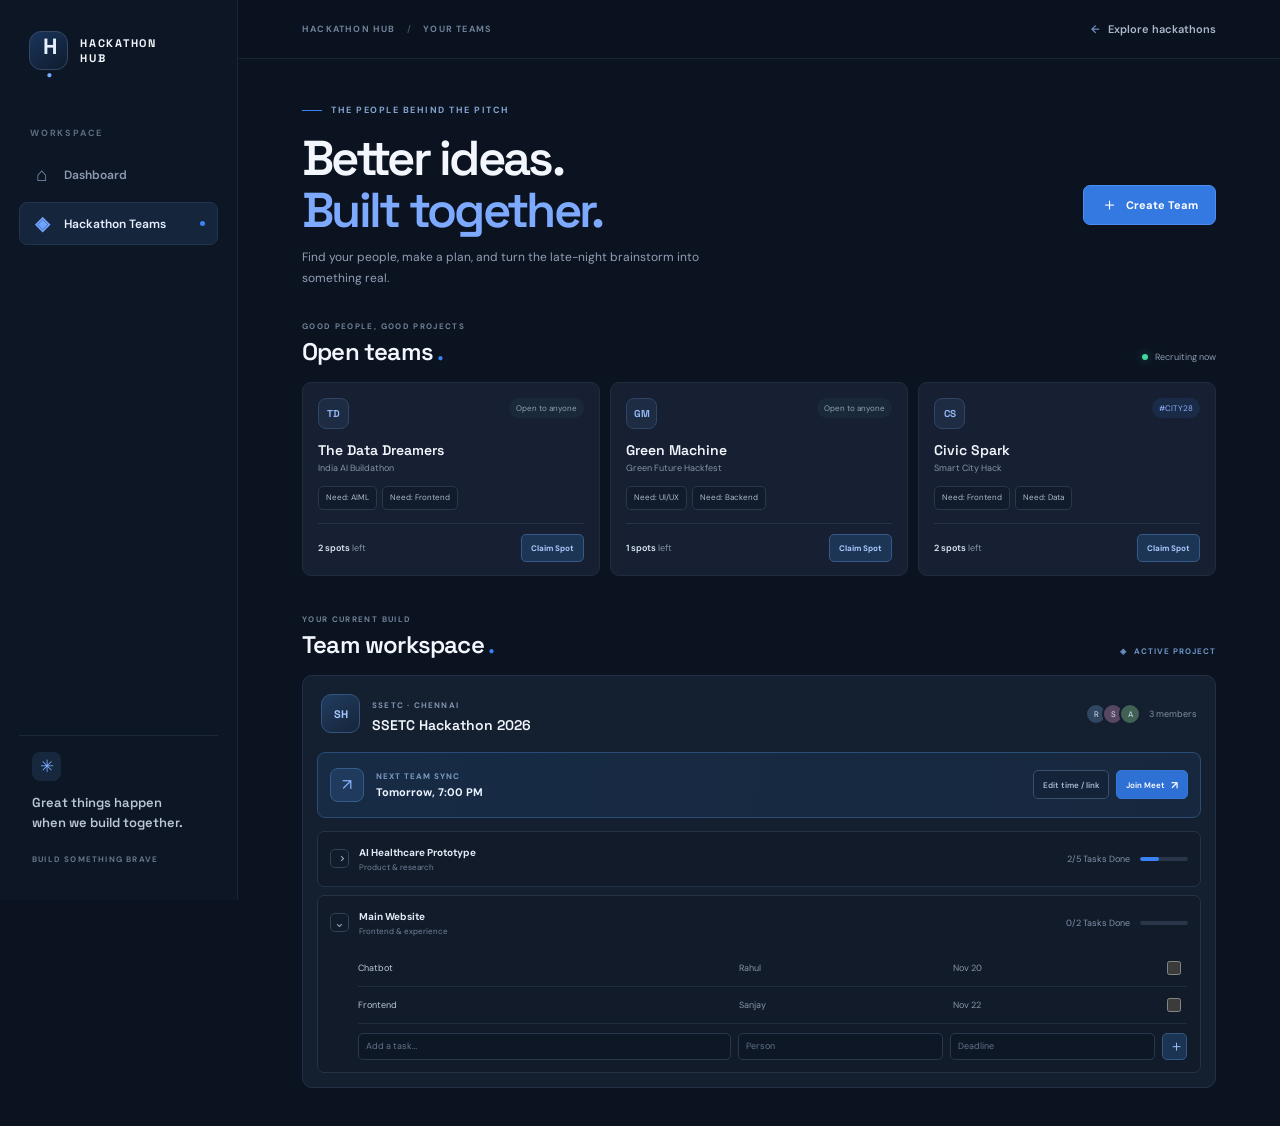
==== teams.html @ e289bedc "Add Hackathon Hub web app Co-authored-by: Copilot <223556219+Copilot@users.noreply.github.com>" ====
<!DOCTYPE html>
<html lang="en">
<head>
  <meta charset="UTF-8">
  <meta name="viewport" content="width=device-width, initial-scale=1.0">
  <meta name="theme-color" content="#0b1320">
  <title>Hackathon Hub — Teams</title>
  <link rel="preconnect" href="https://fonts.googleapis.com">
  <link rel="preconnect" href="https://fonts.gstatic.com" crossorigin>
  <link href="https://fonts.googleapis.com/css2?family=DM+Sans:wght@400;500;600;700&family=Space+Grotesk:wght@500;600;700&display=swap" rel="stylesheet">
  <link rel="stylesheet" href="style.css">
  <script src="app.js" defer></script>
</head>
<body data-page="teams">
  <aside class="sidebar">
    <a class="brand" href="index.html" aria-label="Hackathon Hub home">
      <span class="brand-mark">H<span>·</span></span>
      <span class="brand-name">HACKATHON<br>HUB</span>
    </a>
    <div class="sidebar-label">WORKSPACE</div>
    <nav class="side-nav" aria-label="Main navigation">
      <a class="nav-link" href="index.html"><span class="nav-icon">⌂</span>Dashboard</a>
      <a class="nav-link active" href="teams.html" aria-current="page"><span class="nav-icon">◈</span>Hackathon Teams</a>
    </nav>
    <div class="sidebar-bottom">
      <div class="sidebar-note-icon">✳</div>
      <p>Great things happen<br>when we build together.</p>
      <span>BUILD SOMETHING BRAVE</span>
    </div>
  </aside>

  <main class="main-content">
    <header class="topbar">
      <div class="breadcrumb">HACKATHON HUB <span>/</span> YOUR TEAMS</div>
      <a class="topbar-team-link" href="index.html"><span aria-hidden="true">←</span> Explore hackathons</a>
    </header>
    <section class="page-wrap teams-page">
      <div class="teams-hero">
        <div>
          <div class="eyebrow"><span class="eyebrow-line"></span> THE PEOPLE BEHIND THE PITCH</div>
          <h1>Better ideas.<br><span>Built together.</span></h1>
          <p class="hero-copy">Find your people, make a plan, and turn the late-night brainstorm into something real.</p>
        </div>
        <button class="primary-button create-team-button" id="open-team-form" type="button"><span>＋</span> Create Team</button>
      </div>

      <section class="open-teams-section">
        <div class="section-heading">
          <div><span class="section-kicker">GOOD PEOPLE, GOOD PROJECTS</span><h2>Open teams <span class="heading-dot">.</span></h2></div>
          <span class="open-status"><span class="live-dot"></span> Recruiting now</span>
        </div>
        <div class="open-team-grid" id="open-team-list"></div>
      </section>

      <section class="workspace-section">
        <div class="section-heading">
          <div><span class="section-kicker">YOUR CURRENT BUILD</span><h2>Team workspace <span class="heading-dot">.</span></h2></div>
          <span class="workspace-label"><span>◈</span> ACTIVE PROJECT</span>
        </div>
        <div class="workspace-card">
          <div class="workspace-header">
            <div class="workspace-title-wrap">
              <span class="project-monogram">SH</span>
              <div><span class="workspace-overline">SSETC · CHENNAI</span><h3>SSETC Hackathon 2026</h3></div>
            </div>
            <span class="workspace-members"><span class="member-stack"><i>R</i><i>S</i><i>A</i></span> 3 members</span>
          </div>
          <section class="meet-banner">
            <div class="meet-icon">↗</div>
            <div class="meet-info"><span>NEXT TEAM SYNC</span><strong id="meet-time">Tomorrow, 7:00 PM</strong></div>
            <div class="meet-actions">
              <button class="ghost-button" id="edit-meet" type="button">Edit time / link</button>
              <a class="meet-join-button" id="join-meet" href="https://meet.google.com/" target="_blank" rel="noopener noreferrer">Join Meet <span>↗</span></a>
            </div>
          </section>
          <div class="project-list">
            <article class="project-card" data-project="healthcare">
              <button class="project-toggle" type="button" aria-expanded="false">
                <span class="project-chevron">⌄</span>
                <span class="project-name-block"><strong>AI Healthcare Prototype</strong><small>Product &amp; research</small></span>
                <span class="progress-label" data-progress="healthcare">2/5 Tasks Done</span>
                <span class="mini-progress"><i data-progress-bar="healthcare"></i></span>
              </button>
              <div class="project-content" hidden>
                <div class="task-list" data-task-list="healthcare"></div>
                <form class="add-task-form" data-add-task="healthcare">
                  <input name="task" type="text" placeholder="Add a task…" aria-label="New healthcare project task" required>
                  <input name="person" type="text" placeholder="Person" aria-label="Task owner" required>
                  <input name="deadline" type="text" placeholder="Deadline" aria-label="Task deadline" required>
                  <button type="submit" aria-label="Add task">＋</button>
                </form>
              </div>
            </article>
            <article class="project-card expanded" data-project="website">
              <button class="project-toggle" type="button" aria-expanded="true">
                <span class="project-chevron">⌄</span>
                <span class="project-name-block"><strong>Main Website</strong><small>Frontend &amp; experience</small></span>
                <span class="progress-label" data-progress="website"></span>
                <span class="mini-progress"><i data-progress-bar="website"></i></span>
              </button>
              <div class="project-content">
                <div class="task-list" data-task-list="website"></div>
                <form class="add-task-form" data-add-task="website">
                  <input name="task" type="text" placeholder="Add a task…" aria-label="New website task" required>
                  <input name="person" type="text" placeholder="Person" aria-label="Task owner" required>
                  <input name="deadline" type="text" placeholder="Deadline" aria-label="Task deadline" required>
                  <button type="submit" aria-label="Add task">＋</button>
                </form>
              </div>
            </article>
          </div>
        </div>
      </section>
    </section>
  </main>

  <div class="modal-backdrop" id="team-modal" hidden>
    <section class="team-modal" role="dialog" aria-modal="true" aria-labelledby="team-modal-title">
      <button class="modal-close" id="close-team-form" type="button" aria-label="Close">×</button>
      <div class="eyebrow"><span class="eyebrow-line"></span> MAKE ROOM FOR GREATNESS</div>
      <h2 id="team-modal-title">Start a team<span class="heading-dot">.</span></h2>
      <p class="modal-copy">Set the vibe. The right people will find you.</p>
      <form id="create-team-form">
        <label class="form-label" for="team-name">TEAM NAME</label>
        <input class="form-input" id="team-name" name="teamName" placeholder="e.g. The Midnight Builders" required>
        <label class="form-label" for="hackathon-name">HACKATHON</label>
        <input class="form-input" id="hackathon-name" name="hackathonName" placeholder="Which hackathon are you joining?" required>
        <label class="form-label" for="team-roles">WHO ARE YOU LOOKING FOR?</label>
        <input class="form-input" id="team-roles" name="roles" placeholder="Frontend, AIML, designer…" required>
        <span class="form-label access-label">WHO CAN JOIN?</span>
        <div class="access-options">
          <label class="access-choice"><input type="radio" name="access" value="open" checked><span><strong>Open to Anyone</strong><small>Let the right people find you</small></span></label>
          <label class="access-choice"><input type="radio" name="access" value="code"><span><strong>Code Only</strong><small>Share a private team code</small></span></label>
        </div>
        <button class="primary-button modal-submit" type="submit">Create your team <span>→</span></button>
      </form>
    </section>
  </div>
</body>
</html>
---- style.css ----
:root {
  color-scheme: dark;
  --bg: #0b1320;
  --card: #162032;
  --card-soft: #111b2b;
  --border: #1e293b;
  --blue: #3b82f6;
  --blue-light: #78aaff;
  --text: #f3f6fc;
  --muted: #8d9bb0;
  --green: #41d7a0;
  --amber: #f3b65f;
  --font-body: "DM Sans", "Segoe UI", sans-serif;
  --font-display: "Space Grotesk", "Segoe UI", sans-serif;
}

* { box-sizing: border-box; }
html { min-width: 320px; background: var(--bg); scroll-behavior: smooth; }
body { margin: 0; color: var(--text); background: var(--bg); font-family: var(--font-body); font-size: 14px; -webkit-font-smoothing: antialiased; }
button, input { font: inherit; }
button, a { -webkit-tap-highlight-color: transparent; }
button { color: inherit; }
a { color: inherit; text-decoration: none; }

.sidebar { position: fixed; inset: 0 auto 0 0; z-index: 4; display: flex; flex-direction: column; width: 238px; padding: 31px 19px 24px; background: #0d1624; border-right: 1px solid #1a2636; }
.brand { display: flex; align-items: center; gap: 12px; padding: 0 10px; }
.brand-mark { display: grid; place-items: center; width: 39px; height: 39px; border: 1px solid #344964; border-radius: 12px; background: linear-gradient(145deg, #19345a, #101c2e); color: #e6efff; font: 700 22px var(--font-display); letter-spacing: -2px; }
.brand-mark span { color: var(--blue-light); }
.brand-name { font: 700 11px/1.35 var(--font-display); letter-spacing: 1.75px; }
.sidebar-label { margin: 57px 11px 14px; color: #5e6d80; font-size: 9px; font-weight: 700; letter-spacing: 1.8px; }
.side-nav { display: grid; gap: 6px; }
.nav-link { display: flex; align-items: center; gap: 12px; min-height: 43px; padding: 0 12px; border: 1px solid transparent; border-radius: 8px; color: #8d9bb0; font-size: 12px; font-weight: 600; transition: .2s ease; }
.nav-link:hover { color: var(--text); background: #131f30; }
.nav-link.active { color: #e6efff; background: #15253b; border-color: #203552; }
.nav-link.active::after { width: 5px; height: 5px; margin-left: auto; border-radius: 50%; background: var(--blue); content: ""; }
.nav-icon { display: grid; place-items: center; width: 20px; color: #7892b1; font-size: 19px; line-height: 1; }
.nav-link.active .nav-icon { color: #70a5ff; }
.sidebar-bottom { margin-top: auto; padding: 16px 13px 10px; border-top: 1px solid #1b2839; }
.sidebar-note-icon { display: grid; place-items: center; width: 29px; height: 29px; border-radius: 8px; background: #17283e; color: #79aaff; font-size: 17px; }
.sidebar-bottom p { margin: 12px 0 15px; color: #bbc7d7; font: 600 13px/1.55 var(--font-display); }
.sidebar-bottom > span { color: #65768c; font-size: 8px; font-weight: 700; letter-spacing: 1.2px; }
.main-content { min-height: 100vh; margin-left: 238px; }
.topbar { position: sticky; top: 0; z-index: 3; display: flex; align-items: center; justify-content: space-between; height: 59px; padding: 0 clamp(25px, 5vw, 76px); border-bottom: 1px solid rgba(30,41,59,.8); background: rgba(11,19,32,.89); backdrop-filter: blur(16px); }
.breadcrumb { color: #708098; font-size: 9px; font-weight: 700; letter-spacing: 1.2px; }
.breadcrumb span { padding: 0 8px; color: #3c4b60; }
.topbar-team-link { display: flex; align-items: center; gap: 8px; color: #aab8ca; font-size: 11px; font-weight: 600; transition: color .2s ease; }
.topbar-team-link:hover { color: white; }
.topbar-team-link > span:last-child { color: #7494bf; }
.live-dot { display: inline-block; flex: 0 0 auto; width: 6px; height: 6px; border-radius: 50%; background: var(--green); box-shadow: 0 0 10px rgba(65,215,160,.45); }
.page-wrap { width: min(1120px, 100%); margin: 0 auto; padding: 53px clamp(25px, 5vw, 76px) 38px; }
.hero-row { display: flex; align-items: center; justify-content: space-between; min-height: 208px; }
.eyebrow { display: flex; align-items: center; gap: 9px; color: #83a4cf; font-size: 9px; font-weight: 700; letter-spacing: 1.5px; }
.eyebrow-line { display: block; width: 20px; height: 1px; background: var(--blue); }
h1, h2, h3, p { margin-top: 0; }
h1 { margin: 16px 0 10px; font: 600 clamp(38px, 4.3vw, 54px)/1.07 var(--font-display); letter-spacing: -2.7px; }
h1 > span { color: #7daaff; }
.hero-copy { max-width: 440px; margin: 0; color: #91a0b5; font-size: 12px; line-height: 1.8; }
.hero-art { position: relative; display: grid; flex: 0 0 196px; place-items: center; width: 196px; height: 178px; margin-right: 5%; color: #7caaff; }
.orbit { position: absolute; width: 123px; height: 123px; border: 1px solid #233b5d; border-radius: 50%; }
.orbit-one { transform: scaleX(.55) rotate(34deg); }
.orbit-two { transform: scaleX(.55) rotate(-34deg); }
.orbit-core { display: grid; place-items: center; width: 48px; height: 48px; border: 1px solid #355781; border-radius: 16px; background: linear-gradient(145deg, #1d3657, #142238); box-shadow: 0 0 45px rgba(59,130,246,.13); font-size: 25px; }
.orbit-label { position: absolute; right: 0; bottom: 5px; color: #657e9f; font-size: 8px; font-weight: 700; letter-spacing: 1.2px; line-height: 1.5; }
.orbit-star { position: absolute; top: 17px; right: 37px; color: #a6c5ff; font-size: 16px; }
.filter-panel { display: flex; align-items: center; gap: 16px; margin-top: 24px; padding: 15px 16px; border: 1px solid var(--border); border-radius: 10px; background: #101a29; }
.filter-group { display: grid; gap: 9px; min-width: 0; padding: 0 11px 0 3px; border-right: 1px solid #263346; }
.filter-group:last-child { padding-right: 2px; border-right: 0; }
.filter-label, .section-kicker { color: #6f8097; font-size: 8px; font-weight: 700; letter-spacing: 1.35px; }
.filter-options { display: flex; gap: 4px; }
.filter-chip { min-height: 27px; padding: 0 9px; border: 1px solid transparent; border-radius: 6px; background: transparent; color: #8392a7; cursor: pointer; font-size: 10px; white-space: nowrap; transition: .16s ease; }
.filter-chip:hover { color: #dce8f9; background: #1a273a; }
.filter-chip.selected { border-color: #2b4871; background: #1b3150; color: #a9c8ff; }
.filter-chip span { padding-left: 4px; color: #7d9bc1; }
.sort-group { margin-left: auto; }
.section-heading { display: flex; align-items: end; justify-content: space-between; margin: 34px 0 15px; }
.section-heading h2 { margin: 5px 0 0; font: 600 24px/1.2 var(--font-display); letter-spacing: -.8px; }
.heading-dot { color: var(--blue); }
.result-count { padding-bottom: 4px; color: #73839a; font-size: 10px; }
.hackathon-list { display: grid; gap: 8px; }
.hackathon-card { display: grid; grid-template-columns: minmax(180px, 1.55fr) minmax(120px, .94fr) minmax(95px, .66fr) minmax(94px, .7fr) minmax(69px, .48fr) minmax(112px, .84fr) 100px; align-items: center; gap: 11px; min-height: 77px; padding: 12px 14px; border: 1px solid #1c2a3c; border-radius: 9px; background: linear-gradient(105deg, #162032, #141f30); transition: border-color .2s, transform .2s; }
.hackathon-card:hover { transform: translateY(-1px); border-color: #2d4361; }
.hackathon-title { display: flex; align-items: center; gap: 11px; min-width: 0; }
.event-mark { display: grid; flex: 0 0 auto; place-items: center; width: 34px; height: 34px; border: 1px solid #304463; border-radius: 9px; background: #1d2c43; color: #93b7f5; font-size: 14px; }
.event-name { overflow: hidden; color: #edf2fb; font-size: 11px; font-weight: 700; line-height: 1.45; text-overflow: ellipsis; }
.event-organizer { margin-top: 3px; color: #728198; font-size: 9px; }
.data-cell { min-width: 0; }
.cell-label { display: none; color: #6e7f96; font-size: 8px; font-weight: 700; letter-spacing: .8px; }
.mode-cell { display: flex; align-items: center; gap: 6px; color: #c4cfde; font-size: 10px; white-space: nowrap; }
.mode-pin { position: relative; display: inline-block; flex: 0 0 9px; width: 9px; height: 9px; border-radius: 50% 50% 50% 0; background: #7eaaff; transform: rotate(-45deg); }
.mode-pin::after { position: absolute; top: 3px; left: 3px; width: 3px; height: 3px; border-radius: 50%; background: #162032; content: ""; }
.subtle-location { color: #718198; }
.size-cell, .prize-cell, .deadline-cell { color: #c4cfde; font-size: 10px; white-space: nowrap; }
.prize-cell { color: #e8edf5; font-weight: 600; }
.fee-badge { display: inline-flex; align-items: center; gap: 5px; padding: 5px 8px; border: 1px solid rgba(65,215,160,.16); border-radius: 20px; background: rgba(65,215,160,.09); color: #65e1b2; font-size: 9px; font-weight: 700; }
.fee-badge.paid { border-color: rgba(243,182,95,.17); background: rgba(243,182,95,.09); color: #f3bd71; }
.fee-badge::before { width: 4px; height: 4px; border-radius: 50%; background: currentColor; content: ""; }
.deadline-cell { color: #b6c1d0; }
.start-team-button { display: inline-flex; align-items: center; justify-content: center; gap: 6px; min-height: 33px; border: 1px solid #3676d5; border-radius: 6px; background: #2f70d4; color: white; cursor: pointer; font-size: 9px; font-weight: 700; transition: .2s ease; }
.start-team-button:hover { border-color: #68a0ff; background: #3b82f6; box-shadow: 0 4px 15px rgba(59,130,246,.19); }
.start-team-button span { font-size: 12px; }
.empty-state { padding: 34px 15px; border: 1px dashed #293a51; border-radius: 9px; color: #9aa8bb; text-align: center; font-size: 12px; }
.page-footnote { margin: 20px 0 0; color: #687a91; text-align: center; font-size: 10px; }
.page-footnote span { margin-right: 6px; color: #78aaff; }

.teams-page { padding-top: 45px; }
.teams-hero { display: flex; align-items: center; justify-content: space-between; min-height: 171px; }
.teams-hero h1 { font-size: clamp(36px, 4vw, 49px); }
.teams-hero .hero-copy { max-width: 420px; }
.primary-button { display: inline-flex; align-items: center; justify-content: center; gap: 8px; min-height: 40px; padding: 0 17px; border: 1px solid #4d8df1; border-radius: 7px; background: #3478e2; color: white; cursor: pointer; font-size: 11px; font-weight: 700; transition: .2s ease; }
.primary-button:hover { background: #4389f4; box-shadow: 0 6px 20px rgba(59,130,246,.18); }
.create-team-button { margin-top: 15px; }
.create-team-button > span { font-size: 17px; font-weight: 400; }
.open-teams-section .section-heading, .workspace-section .section-heading { margin-top: 25px; }
.open-status, .workspace-label { display: flex; align-items: center; gap: 7px; padding-bottom: 4px; color: #8b9bb1; font-size: 9px; }
.workspace-label { color: #6e94c6; font-size: 8px; font-weight: 700; letter-spacing: 1px; }
.open-team-grid { display: grid; grid-template-columns: repeat(3, minmax(0, 1fr)); gap: 10px; }
.open-team-card { min-width: 0; padding: 15px 15px 13px; border: 1px solid #1f2c3e; border-radius: 9px; background: var(--card); }
.open-team-top { display: flex; align-items: start; justify-content: space-between; gap: 8px; }
.team-card-mark { display: grid; place-items: center; width: 31px; height: 31px; border: 1px solid #304463; border-radius: 8px; background: #1d2c43; color: #93b7f5; font: 700 10px var(--font-display); }
.team-access { padding: 5px 7px; border-radius: 20px; background: #1a2939; color: #8fa0b7; font-size: 8px; }
.team-access.code { background: rgba(59,130,246,.11); color: #8ab3ff; }
.open-team-card h3 { margin: 12px 0 3px; font: 600 14px var(--font-display); }
.team-hackathon { color: #8493a8; font-size: 9px; }
.team-role-tags { display: flex; flex-wrap: wrap; gap: 5px; min-height: 24px; margin: 12px 0 13px; }
.role-tag { padding: 5px 7px; border: 1px solid #2a384c; border-radius: 5px; background: #111b2b; color: #adbacb; font-size: 8px; }
.open-team-bottom { display: flex; align-items: center; justify-content: space-between; gap: 8px; padding-top: 10px; border-top: 1px solid #253247; }
.spots-left { color: #8291a6; font-size: 9px; }
.spots-left strong { color: #dce6f4; font-weight: 600; }
.claim-button { min-height: 28px; padding: 0 9px; border: 1px solid #365a87; border-radius: 5px; background: #1d3554; color: #a9c8ff; cursor: pointer; font-size: 8px; font-weight: 700; transition: .18s ease; }
.claim-button:hover { background: #25466f; }
.claim-button.claimed { border-color: rgba(65,215,160,.27); background: rgba(65,215,160,.12); color: #65e1b2; cursor: default; }
.claim-button:disabled { opacity: 1; }
.workspace-section .section-heading { margin-top: 32px; }
.workspace-card { overflow: hidden; border: 1px solid #223148; border-radius: 10px; background: #141f30; }
.workspace-header { display: flex; align-items: center; justify-content: space-between; min-height: 76px; padding: 13px 18px; }
.workspace-title-wrap { display: flex; align-items: center; gap: 12px; }
.project-monogram { display: grid; place-items: center; width: 39px; height: 39px; border: 1px solid #32547d; border-radius: 10px; background: linear-gradient(145deg,#213c60,#15253a); color: #a7c7ff; font: 700 11px var(--font-display); }
.workspace-overline { color: #8295af; font-size: 8px; font-weight: 700; letter-spacing: 1.2px; }
.workspace-title-wrap h3 { margin: 4px 0 0; font: 600 14px var(--font-display); }
.workspace-members { display: flex; align-items: center; gap: 8px; color: #8190a4; font-size: 9px; }
.member-stack { display: flex; padding-left: 4px; }
.member-stack i { display: grid; place-items: center; width: 22px; height: 22px; margin-left: -5px; border: 2px solid #141f30; border-radius: 50%; background: #314661; color: #d6e5fa; font-size: 8px; font-style: normal; }
.member-stack i:nth-child(2) { background: #574763; }
.member-stack i:nth-child(3) { background: #416155; }
.meet-banner { display: flex; align-items: center; gap: 12px; min-height: 66px; margin: 0 14px 13px; padding: 10px 12px; border: 1px solid #294c78; border-radius: 8px; background: linear-gradient(100deg, #172b45, #17283e); }
.meet-icon { display: grid; place-items: center; width: 34px; height: 34px; border: 1px solid #355d8c; border-radius: 8px; background: #203a5d; color: #88b5ff; font-size: 16px; }
.meet-info { display: grid; gap: 4px; }
.meet-info > span { color: #7c9bc2; font-size: 8px; font-weight: 700; letter-spacing: 1px; }
.meet-info > strong { color: #edf4ff; font-size: 11px; }
.meet-actions { display: flex; align-items: center; gap: 7px; margin-left: auto; }
.ghost-button, .meet-join-button { display: inline-flex; align-items: center; justify-content: center; min-height: 29px; padding: 0 9px; border: 1px solid #38506e; border-radius: 5px; background: rgba(12,21,34,.24); color: #a9bbd2; cursor: pointer; font-size: 8px; font-weight: 600; transition: .18s ease; }
.ghost-button:hover { border-color: #6484ac; color: white; }
.meet-join-button { gap: 6px; border-color: #3676d5; background: #2f70d4; color: white; }
.meet-join-button:hover { background: #3b82f6; }
.meet-join-button span { font-size: 11px; }
.project-list { display: grid; gap: 8px; padding: 0 14px 14px; }
.project-card { overflow: hidden; border: 1px solid #253349; border-radius: 7px; background: #111b2a; }
.project-toggle { display: flex; align-items: center; width: 100%; min-height: 54px; gap: 10px; padding: 8px 12px; border: 0; background: transparent; text-align: left; cursor: pointer; }
.project-toggle:hover { background: rgba(43,61,86,.18); }
.project-chevron { display: grid; place-items: center; width: 19px; height: 19px; border: 1px solid #304159; border-radius: 5px; color: #91a5bf; font-size: 13px; transform: rotate(-90deg); transition: transform .18s ease; }
.project-card.expanded .project-chevron { transform: rotate(0); }
.project-name-block { display: grid; gap: 3px; }
.project-name-block strong { color: #e2eaf5; font-size: 10px; }
.project-name-block small { color: #74839a; font-size: 8px; }
.progress-label { margin-left: auto; color: #8293aa; font-size: 9px; white-space: nowrap; }
.mini-progress { overflow: hidden; width: 48px; height: 4px; border-radius: 5px; background: #29364a; }
.mini-progress i { display: block; width: 0; height: 100%; border-radius: inherit; background: var(--blue); transition: width .2s ease; }
.project-content { padding: 0 13px 12px 40px; }
.project-content[hidden] { display: none; }
.task-list { display: grid; }
.task-row { display: grid; grid-template-columns: minmax(140px, 1fr) minmax(75px, .55fr) minmax(80px, .55fr) 20px; align-items: center; gap: 9px; min-height: 37px; border-bottom: 1px solid #202d40; color: #bec9d8; font-size: 9px; }
.task-title { overflow: hidden; text-overflow: ellipsis; white-space: nowrap; }
.task-owner, .task-deadline { color: #8795a9; white-space: nowrap; }
.task-row.done .task-title { color: #728198; text-decoration: line-through; }
.task-checkbox { width: 14px; height: 14px; margin: 0; accent-color: #3b82f6; cursor: pointer; }
.add-task-form { display: grid; grid-template-columns: minmax(130px,1fr) minmax(70px,.55fr) minmax(75px,.55fr) 25px; gap: 7px; padding-top: 9px; }
.add-task-form input { width: 100%; min-width: 0; height: 27px; padding: 0 7px; border: 1px solid #29384d; border-radius: 5px; outline: none; background: #0d1725; color: #dae4f1; font-size: 9px; }
.add-task-form input::placeholder { color: #63738a; }
.add-task-form input:focus, .form-input:focus { border-color: #4a83db; box-shadow: 0 0 0 2px rgba(59,130,246,.12); }
.add-task-form button { border: 1px solid #345780; border-radius: 5px; background: #1b3453; color: #9fc2ff; cursor: pointer; font-size: 15px; line-height: 1; }
.add-task-form button:hover { background: #254a76; }
.modal-backdrop { position: fixed; inset: 0; z-index: 8; display: grid; place-items: center; overflow-y: auto; padding: 22px; background: rgba(3,8,15,.76); backdrop-filter: blur(7px); }
.modal-backdrop[hidden] { display: none; }
.team-modal { position: relative; width: min(100%, 435px); padding: 29px; border: 1px solid #2a3b54; border-radius: 12px; background: #121d2d; box-shadow: 0 24px 80px rgba(0,0,0,.4); }
.modal-close { position: absolute; top: 15px; right: 16px; width: 28px; height: 28px; border: 1px solid #2a384b; border-radius: 6px; background: #182437; color: #9aa9bd; cursor: pointer; font-size: 19px; line-height: 1; }
.team-modal h2 { margin: 13px 0 4px; font: 600 26px var(--font-display); letter-spacing: -.8px; }
.modal-copy { margin-bottom: 20px; color: #8796ab; font-size: 11px; }
.team-modal form { display: grid; gap: 8px; }
.form-label { margin-top: 5px; color: #8293aa; font-size: 8px; font-weight: 700; letter-spacing: 1.1px; }
.form-input { width: 100%; height: 38px; padding: 0 11px; border: 1px solid #2a394e; border-radius: 6px; outline: none; background: #0d1725; color: #e4ecf7; font-size: 11px; }
.form-input::placeholder { color: #65758b; }
.access-label { margin-top: 9px; }
.access-options { display: grid; grid-template-columns: 1fr 1fr; gap: 8px; }
.access-choice { display: flex; align-items: flex-start; gap: 8px; min-height: 55px; padding: 10px; border: 1px solid #2a394e; border-radius: 6px; background: #101a29; cursor: pointer; }
.access-choice:has(input:checked) { border-color: #3e6ba6; background: #15253a; }
.access-choice input { margin: 2px 0 0; accent-color: var(--blue); }
.access-choice span { display: grid; gap: 4px; }
.access-choice strong { color: #dfe8f5; font-size: 9px; }
.access-choice small { color: #8291a5; font-size: 8px; line-height: 1.4; }
.modal-submit { width: 100%; margin-top: 11px; }
.modal-submit span { margin-left: auto; font-size: 15px; }

@media (max-width: 1150px) {
  .sidebar { width: 205px; }
  .main-content { margin-left: 205px; }
  .page-wrap { padding-right: 30px; padding-left: 30px; }
  .hackathon-card { grid-template-columns: minmax(165px,1.35fr) minmax(105px,.9fr) minmax(75px,.6fr) minmax(82px,.62fr) minmax(60px,.45fr) minmax(100px,.78fr) 90px; gap: 7px; padding: 11px; }
}
@media (max-width: 960px) {
  .sidebar { width: 67px; align-items: center; padding: 20px 8px; }
  .brand { padding: 0; }
  .brand-mark { width: 39px; }
  .brand-name, .sidebar-label, .nav-link:not(.active)::after, .sidebar-bottom { display: none; }
  .side-nav { width: 100%; margin-top: 52px; }
  .nav-link { justify-content: center; padding: 0; font-size: 0; }
  .nav-link.active::after { display: none; }
  .nav-icon { font-size: 20px; }
  .main-content { margin-left: 67px; }
  .hackathon-card { grid-template-columns: minmax(170px,1.5fr) minmax(115px,1fr) minmax(75px,.65fr) minmax(85px,.75fr) minmax(65px,.5fr) 90px; }
  .hackathon-card .deadline-cell { grid-column: 2 / span 2; grid-row: 2; }
  .hackathon-card .start-team-button { grid-column: 6; grid-row: 1 / span 2; }
  .hackathon-card { row-gap: 9px; }
  .open-team-grid { grid-template-columns: repeat(2, minmax(0, 1fr)); }
}
@media (max-width: 680px) {
  .topbar { height: 52px; padding: 0 17px; }
  .breadcrumb { font-size: 8px; }
  .topbar-team-link { font-size: 9px; }
  .page-wrap { padding: 34px 16px 28px; }
  .hero-row { min-height: 0; }
  h1 { font-size: 39px; letter-spacing: -2px; }
  .hero-copy { max-width: 390px; font-size: 11px; }
  .hero-art { flex-basis: 95px; width: 95px; height: 125px; margin: 15px 0 0; transform: scale(.76); transform-origin: center right; }
  .orbit-label { right: -9px; bottom: -7px; font-size: 7px; }
  .filter-panel { display: grid; grid-template-columns: 1fr; gap: 12px; margin-top: 22px; padding: 13px; }
  .filter-group { gap: 6px; padding: 0 0 10px; border-right: 0; border-bottom: 1px solid #263346; }
  .filter-group:last-child { padding: 0; border-bottom: 0; }
  .sort-group { margin-left: 0; }
  .filter-options { flex-wrap: wrap; }
  .filter-chip { min-height: 27px; }
  .section-heading { margin-top: 27px; }
  .section-heading h2 { font-size: 21px; }
  .hackathon-card { grid-template-columns: minmax(0,1fr) auto; gap: 11px; padding: 13px; }
  .hackathon-title { grid-column: 1 / -1; }
  .data-cell { display: flex; align-items: center; gap: 7px; }
  .cell-label { display: inline; }
  .hackathon-card .deadline-cell { grid-column: 1; grid-row: auto; }
  .hackathon-card .start-team-button { grid-column: 2; grid-row: 5 / span 2; align-self: end; min-width: 94px; }
  .hackathon-card .mode-cell { grid-column: 1 / -1; }
  .hackathon-card .size-cell { grid-column: 1; }
  .hackathon-card .prize-cell { grid-column: 2; justify-self: end; }
  .hackathon-card .fee-cell { grid-column: 1; }
  .hackathon-card .deadline-cell { grid-column: 1; }
  .teams-page { padding-top: 31px; }
  .teams-hero { align-items: flex-start; gap: 10px; min-height: 0; }
  .teams-hero h1 { font-size: 35px; }
  .teams-hero .hero-copy { max-width: 275px; font-size: 10px; }
  .create-team-button { flex: 0 0 auto; min-height: 35px; margin-top: 26px; padding: 0 10px; font-size: 9px; }
  .open-team-grid { grid-template-columns: 1fr; }
  .workspace-header { padding: 12px; }
  .workspace-members { gap: 5px; font-size: 8px; }
  .member-stack i { width: 19px; height: 19px; }
  .meet-banner { flex-wrap: wrap; margin-right: 9px; margin-left: 9px; }
  .meet-actions { width: 100%; margin-left: 46px; }
  .meet-actions > * { flex: 1; }
  .project-list { padding: 0 9px 9px; }
  .project-content { padding-left: 12px; padding-right: 9px; }
  .progress-label { font-size: 8px; }
  .mini-progress { width: 36px; }
  .task-row { grid-template-columns: minmax(90px,1fr) minmax(55px,.55fr) minmax(65px,.58fr) 18px; gap: 5px; font-size: 8px; }
  .add-task-form { grid-template-columns: minmax(80px,1fr) minmax(55px,.6fr) minmax(58px,.6fr) 25px; gap: 4px; }
  .add-task-form input { padding: 0 5px; font-size: 8px; }
  .team-modal { padding: 24px 19px; }
}
@media (max-width: 390px) {
  .sidebar { width: 56px; }
  .main-content { margin-left: 56px; }
  .hero-art { display: none; }
  .teams-hero { display: block; }
  .create-team-button { margin-top: 15px; }
  .team-access { font-size: 7px; }
  .progress-label { max-width: 67px; overflow: hidden; text-overflow: ellipsis; }
  .mini-progress { width: 27px; }
}
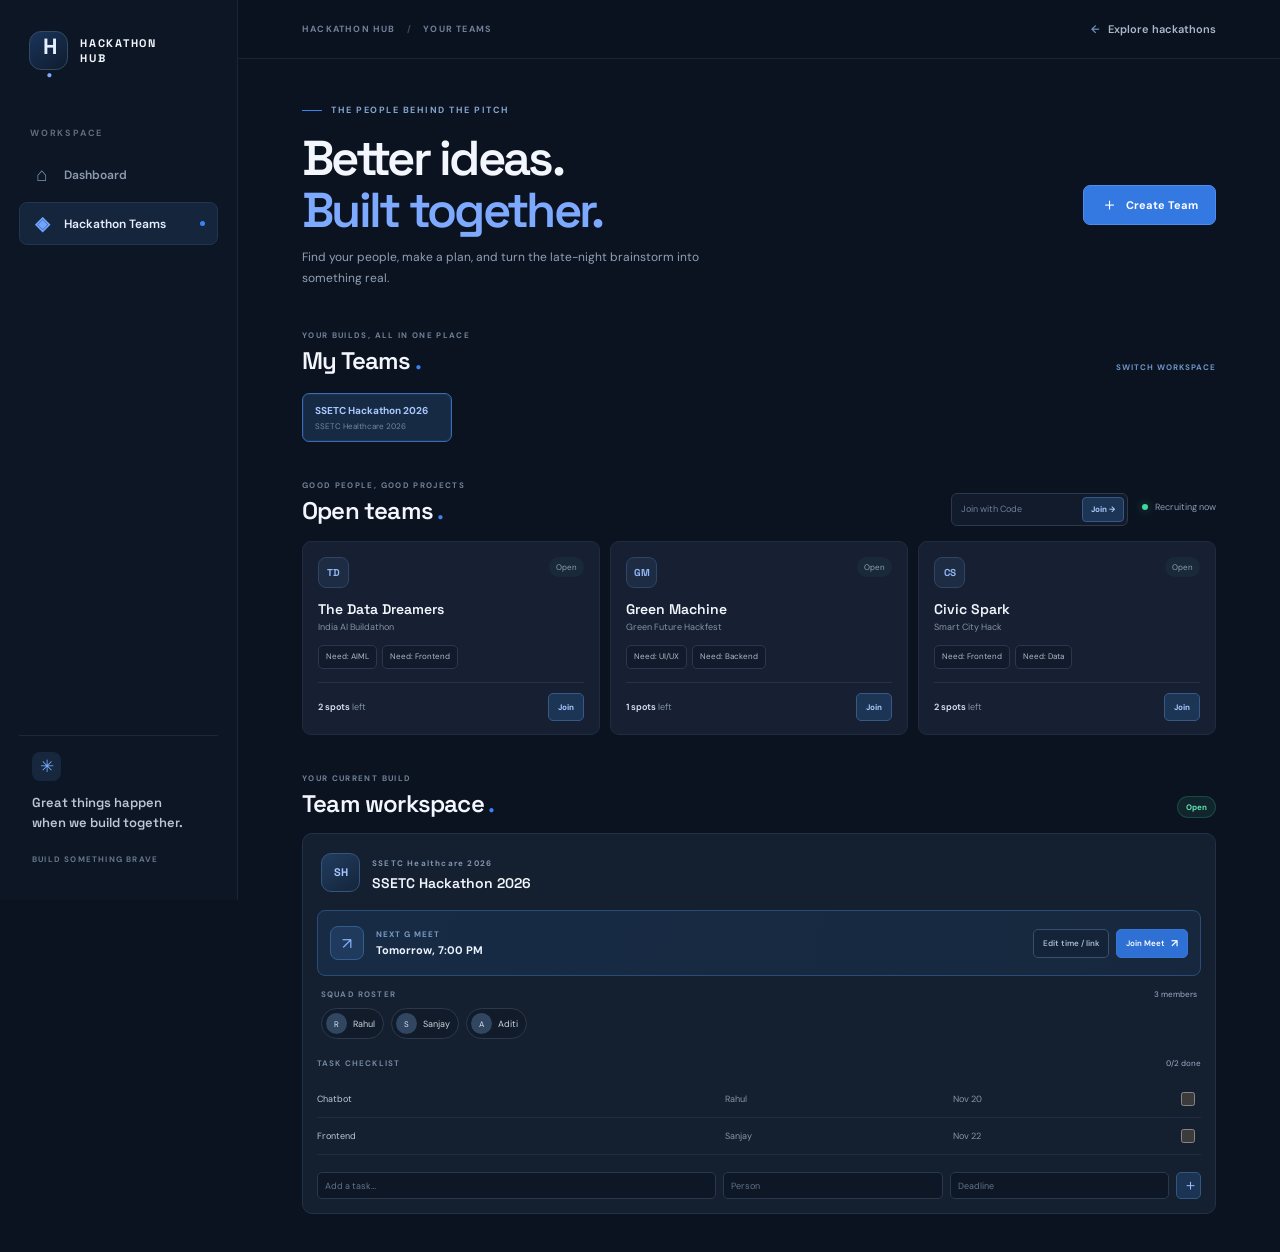
==== commit 649e98e3: "Add first-year dashboard and dynamic team workspaces Add JSON-backed first-year hackathon discovery," ====
--- a/teams.html
+++ b/teams.html
@@ -44,10 +44,25 @@
         <button class="primary-button create-team-button" id="open-team-form" type="button"><span>＋</span> Create Team</button>
       </div>
 
+      <section class="my-teams-section" aria-label="My Teams">
+        <div class="section-heading">
+          <div><span class="section-kicker">YOUR BUILDS, ALL IN ONE PLACE</span><h2>My Teams <span class="heading-dot">.</span></h2></div>
+          <span class="workspace-label">SWITCH WORKSPACE</span>
+        </div>
+        <div class="my-team-switcher" id="my-team-switcher" role="tablist" aria-label="Your teams"></div>
+      </section>
+
       <section class="open-teams-section">
         <div class="section-heading">
           <div><span class="section-kicker">GOOD PEOPLE, GOOD PROJECTS</span><h2>Open teams <span class="heading-dot">.</span></h2></div>
-          <span class="open-status"><span class="live-dot"></span> Recruiting now</span>
+          <div class="open-team-actions">
+            <form class="join-code-form" id="join-code-form">
+              <label class="sr-only" for="join-code-input">Join with Code</label>
+              <input id="join-code-input" name="joinCode" placeholder="Join with Code" autocomplete="off" required>
+              <button type="submit">Join <span>→</span></button>
+            </form>
+            <span class="open-status"><span class="live-dot"></span> Recruiting now</span>
+          </div>
         </div>
         <div class="open-team-grid" id="open-team-list"></div>
       </section>
@@ -55,59 +70,37 @@
       <section class="workspace-section">
         <div class="section-heading">
           <div><span class="section-kicker">YOUR CURRENT BUILD</span><h2>Team workspace <span class="heading-dot">.</span></h2></div>
-          <span class="workspace-label"><span>◈</span> ACTIVE PROJECT</span>
+          <span class="team-visibility-badge" id="team-visibility-badge"></span>
         </div>
-        <div class="workspace-card">
+        <div class="workspace-card" id="team-workspace">
           <div class="workspace-header">
             <div class="workspace-title-wrap">
-              <span class="project-monogram">SH</span>
-              <div><span class="workspace-overline">SSETC · CHENNAI</span><h3>SSETC Hackathon 2026</h3></div>
+              <span class="project-monogram" id="workspace-monogram">SH</span>
+              <div><span class="workspace-overline" id="workspace-overline">SSETC · CHENNAI</span><h3 id="workspace-title">SSETC Hackathon 2026</h3></div>
             </div>
-            <span class="workspace-members"><span class="member-stack"><i>R</i><i>S</i><i>A</i></span> 3 members</span>
+            <div class="workspace-team-code" id="workspace-team-code"></div>
           </div>
           <section class="meet-banner">
             <div class="meet-icon">↗</div>
-            <div class="meet-info"><span>NEXT TEAM SYNC</span><strong id="meet-time">Tomorrow, 7:00 PM</strong></div>
+            <div class="meet-info"><span>NEXT G MEET</span><strong id="meet-time">Tomorrow, 7:00 PM</strong></div>
             <div class="meet-actions">
               <button class="ghost-button" id="edit-meet" type="button">Edit time / link</button>
               <a class="meet-join-button" id="join-meet" href="https://meet.google.com/" target="_blank" rel="noopener noreferrer">Join Meet <span>↗</span></a>
             </div>
           </section>
+          <div class="workspace-roster-section">
+            <div class="workspace-subheading"><span>SQUAD ROSTER</span><span id="roster-count"></span></div>
+            <div class="squad-roster" id="squad-roster"></div>
+          </div>
           <div class="project-list">
-            <article class="project-card" data-project="healthcare">
-              <button class="project-toggle" type="button" aria-expanded="false">
-                <span class="project-chevron">⌄</span>
-                <span class="project-name-block"><strong>AI Healthcare Prototype</strong><small>Product &amp; research</small></span>
-                <span class="progress-label" data-progress="healthcare">2/5 Tasks Done</span>
-                <span class="mini-progress"><i data-progress-bar="healthcare"></i></span>
-              </button>
-              <div class="project-content" hidden>
-                <div class="task-list" data-task-list="healthcare"></div>
-                <form class="add-task-form" data-add-task="healthcare">
-                  <input name="task" type="text" placeholder="Add a task…" aria-label="New healthcare project task" required>
-                  <input name="person" type="text" placeholder="Person" aria-label="Task owner" required>
-                  <input name="deadline" type="text" placeholder="Deadline" aria-label="Task deadline" required>
-                  <button type="submit" aria-label="Add task">＋</button>
-                </form>
-              </div>
-            </article>
-            <article class="project-card expanded" data-project="website">
-              <button class="project-toggle" type="button" aria-expanded="true">
-                <span class="project-chevron">⌄</span>
-                <span class="project-name-block"><strong>Main Website</strong><small>Frontend &amp; experience</small></span>
-                <span class="progress-label" data-progress="website"></span>
-                <span class="mini-progress"><i data-progress-bar="website"></i></span>
-              </button>
-              <div class="project-content">
-                <div class="task-list" data-task-list="website"></div>
-                <form class="add-task-form" data-add-task="website">
-                  <input name="task" type="text" placeholder="Add a task…" aria-label="New website task" required>
-                  <input name="person" type="text" placeholder="Person" aria-label="Task owner" required>
-                  <input name="deadline" type="text" placeholder="Deadline" aria-label="Task deadline" required>
-                  <button type="submit" aria-label="Add task">＋</button>
-                </form>
-              </div>
-            </article>
+            <div class="workspace-subheading task-checklist-heading"><span>TASK CHECKLIST</span><span id="task-progress"></span></div>
+            <div class="task-list" id="team-task-list"></div>
+            <form class="add-task-form" id="add-team-task-form">
+              <input name="task" type="text" placeholder="Add a task…" aria-label="New team task" required>
+              <input name="person" type="text" placeholder="Person" aria-label="Task owner" required>
+              <input name="deadline" type="text" placeholder="Deadline" aria-label="Task deadline" required>
+              <button type="submit" aria-label="Add task">＋</button>
+            </form>
           </div>
         </div>
       </section>
@@ -129,8 +122,12 @@
         <input class="form-input" id="team-roles" name="roles" placeholder="Frontend, AIML, designer…" required>
         <span class="form-label access-label">WHO CAN JOIN?</span>
         <div class="access-options">
-          <label class="access-choice"><input type="radio" name="access" value="open" checked><span><strong>Open to Anyone</strong><small>Let the right people find you</small></span></label>
-          <label class="access-choice"><input type="radio" name="access" value="code"><span><strong>Code Only</strong><small>Share a private team code</small></span></label>
+          <label class="access-choice"><input type="radio" name="access" value="open" checked><span><strong>Open</strong><small>Anyone can join from the list</small></span></label>
+          <label class="access-choice"><input type="radio" name="access" value="code"><span><strong>Code Only</strong><small>Join with your private code</small></span></label>
+        </div>
+        <div class="join-code-field" id="join-code-field" hidden>
+          <label class="form-label" for="team-join-code">CUSTOM JOIN CODE</label>
+          <input class="form-input" id="team-join-code" name="joinCode" placeholder="e.g. ROBO-27" autocomplete="off">
         </div>
         <button class="primary-button modal-submit" type="submit">Create your team <span>→</span></button>
       </form>
--- a/style.css
+++ b/style.css
@@ -77,12 +77,17 @@
 .heading-dot { color: var(--blue); }
 .result-count { padding-bottom: 4px; color: #73839a; font-size: 10px; }
 .hackathon-list { display: grid; gap: 8px; }
-.hackathon-card { display: grid; grid-template-columns: minmax(180px, 1.55fr) minmax(120px, .94fr) minmax(95px, .66fr) minmax(94px, .7fr) minmax(69px, .48fr) minmax(112px, .84fr) 100px; align-items: center; gap: 11px; min-height: 77px; padding: 12px 14px; border: 1px solid #1c2a3c; border-radius: 9px; background: linear-gradient(105deg, #162032, #141f30); transition: border-color .2s, transform .2s; }
+.hackathon-card { display: grid; grid-template-columns: minmax(165px, 1.5fr) minmax(105px, .92fr) minmax(82px, .66fr) minmax(88px, .72fr) minmax(82px, .58fr) minmax(102px, .82fr) minmax(145px, 1.15fr); align-items: center; gap: 9px; min-height: 77px; padding: 12px 14px; border: 1px solid #1c2a3c; border-radius: 9px; background: linear-gradient(105deg, #162032, #141f30); transition: border-color .2s, transform .2s; }
 .hackathon-card:hover { transform: translateY(-1px); border-color: #2d4361; }
 .hackathon-title { display: flex; align-items: center; gap: 11px; min-width: 0; }
 .event-mark { display: grid; flex: 0 0 auto; place-items: center; width: 34px; height: 34px; border: 1px solid #304463; border-radius: 9px; background: #1d2c43; color: #93b7f5; font-size: 14px; }
 .event-name { overflow: hidden; color: #edf2fb; font-size: 11px; font-weight: 700; line-height: 1.45; text-overflow: ellipsis; }
-.event-organizer { margin-top: 3px; color: #728198; font-size: 9px; }
+.event-organizer { display: inline-flex; margin-top: 4px; padding: 3px 6px; border: 1px solid #2a384c; border-radius: 5px; background: #111b2b; color: #9aaac0; font-size: 8px; }
+.eligible-badges { display: flex; flex-wrap: wrap; gap: 4px; }
+.hackathon-title .eligible-badges { margin-top: 4px; }
+.eligible-badge { display: inline-flex; align-items: center; justify-content: center; min-width: 20px; padding: 3px 5px; border: 1px solid rgba(59,130,246,.22); border-radius: 5px; background: rgba(59,130,246,.1); color: #9bbdff; font-size: 8px; font-weight: 700; }
+.eligible-cell > .eligible-badge { display: none; }
+.hackathon-actions { display: grid; grid-template-columns: 1fr 1fr; gap: 5px; }
 .data-cell { min-width: 0; }
 .cell-label { display: none; color: #6e7f96; font-size: 8px; font-weight: 700; letter-spacing: .8px; }
 .mode-cell { display: flex; align-items: center; gap: 6px; color: #c4cfde; font-size: 10px; white-space: nowrap; }
@@ -98,6 +103,8 @@
 .start-team-button { display: inline-flex; align-items: center; justify-content: center; gap: 6px; min-height: 33px; border: 1px solid #3676d5; border-radius: 6px; background: #2f70d4; color: white; cursor: pointer; font-size: 9px; font-weight: 700; transition: .2s ease; }
 .start-team-button:hover { border-color: #68a0ff; background: #3b82f6; box-shadow: 0 4px 15px rgba(59,130,246,.19); }
 .start-team-button span { font-size: 12px; }
+.register-button { display: inline-flex; align-items: center; justify-content: center; gap: 5px; min-height: 33px; padding: 0 7px; border: 1px solid #33445d; border-radius: 6px; background: #1b293c; color: #b7c8df; font-size: 9px; font-weight: 700; transition: .2s ease; }
+.register-button:hover { border-color: #5478a9; background: #223550; color: #edf4ff; }
 .empty-state { padding: 34px 15px; border: 1px dashed #293a51; border-radius: 9px; color: #9aa8bb; text-align: center; font-size: 12px; }
 .page-footnote { margin: 20px 0 0; color: #687a91; text-align: center; font-size: 10px; }
 .page-footnote span { margin-right: 6px; color: #78aaff; }
@@ -113,6 +120,38 @@
 .open-teams-section .section-heading, .workspace-section .section-heading { margin-top: 25px; }
 .open-status, .workspace-label { display: flex; align-items: center; gap: 7px; padding-bottom: 4px; color: #8b9bb1; font-size: 9px; }
 .workspace-label { color: #6e94c6; font-size: 8px; font-weight: 700; letter-spacing: 1px; }
+.open-team-actions { display: flex; align-items: center; gap: 14px; }
+.join-code-form { display: flex; align-items: center; gap: 5px; padding: 3px; border: 1px solid #2a394e; border-radius: 6px; background: #111b2b; }
+.join-code-form input { width: 122px; min-width: 0; height: 25px; padding: 0 6px; border: 0; outline: 0; background: transparent; color: #e4ecf7; font-size: 9px; }
+.join-code-form input::placeholder { color: #708098; }
+.join-code-form input:focus { box-shadow: none; }
+.join-code-form button { min-height: 25px; padding: 0 8px; border: 1px solid #365a87; border-radius: 4px; background: #1d3554; color: #a9c8ff; cursor: pointer; font-size: 8px; font-weight: 700; }
+.join-code-form button:hover { background: #25466f; }
+.sr-only { position: absolute; overflow: hidden; width: 1px; height: 1px; padding: 0; clip: rect(0,0,0,0); white-space: nowrap; border: 0; }
+.my-team-switcher { display: flex; gap: 8px; overflow-x: auto; padding: 2px 0 7px; scrollbar-color: #2a3b54 transparent; }
+.my-team-tab { display: grid; flex: 0 0 auto; gap: 4px; min-width: 150px; max-width: 220px; padding: 10px 12px; border: 1px solid #253349; border-radius: 7px; background: #111b2a; color: #d3deec; text-align: left; cursor: pointer; transition: .18s ease; }
+.my-team-tab > span { overflow: hidden; font-size: 10px; font-weight: 700; text-overflow: ellipsis; white-space: nowrap; }
+.my-team-tab small { overflow: hidden; color: #77869b; font-size: 8px; text-overflow: ellipsis; white-space: nowrap; }
+.my-team-tab:hover { border-color: #395477; }
+.my-team-tab.active { border-color: #3a6dad; background: #172a43; box-shadow: inset 0 0 0 1px rgba(59,130,246,.11); }
+.my-team-tab.active > span { color: #a9c8ff; }
+.my-teams-empty { padding: 12px; color: #8594a8; font-size: 10px; }
+.team-visibility-badge { display: inline-flex; align-items: center; padding: 5px 8px; border: 1px solid rgba(65,215,160,.2); border-radius: 20px; background: rgba(65,215,160,.09); color: #65e1b2; font-size: 8px; font-weight: 700; }
+.team-visibility-badge.code { border-color: rgba(59,130,246,.24); background: rgba(59,130,246,.12); color: #9bbdff; }
+.workspace-team-code { margin-left: auto; padding: 6px 8px; border: 1px solid #2e4564; border-radius: 6px; background: #101a29; color: #9bbdff; font: 600 9px var(--font-display); letter-spacing: .3px; }
+.workspace-team-code[hidden] { display: none; }
+.workspace-roster-section { padding: 0 18px 13px; }
+.workspace-subheading { display: flex; align-items: center; justify-content: space-between; gap: 8px; margin-bottom: 9px; color: #74869e; font-size: 8px; font-weight: 700; letter-spacing: 1.15px; }
+.workspace-subheading > span:last-child { color: #8d9db2; font-size: 8px; font-weight: 500; letter-spacing: 0; }
+.squad-roster { display: flex; flex-wrap: wrap; gap: 7px; }
+.roster-person { display: inline-flex; align-items: center; gap: 6px; padding: 4px 8px 4px 4px; border: 1px solid #2a394e; border-radius: 20px; background: #111b2a; color: #c9d4e2; font-size: 9px; }
+.roster-person i { display: grid; place-items: center; width: 21px; height: 21px; border-radius: 50%; background: #314661; color: #dbe8f9; font-size: 8px; font-style: normal; }
+.roster-person small { color: #75a4f3; font-size: 7px; font-weight: 700; }
+.roster-empty, .task-empty { color: #77869b; font-size: 9px; }
+.task-checklist-heading { margin: 3px 0 5px; padding-top: 3px; }
+.join-code-field { display: grid; gap: 4px; margin-top: 3px; }
+.join-code-field[hidden] { display: none; }
+.empty-state { padding: 34px 15px; border: 1px dashed #293a51; border-radius: 9px; color: #9aa8bb; text-align: center; font-size: 12px; }
 .open-team-grid { display: grid; grid-template-columns: repeat(3, minmax(0, 1fr)); gap: 10px; }
 .open-team-card { min-width: 0; padding: 15px 15px 13px; border: 1px solid #1f2c3e; border-radius: 9px; background: var(--card); }
 .open-team-top { display: flex; align-items: start; justify-content: space-between; gap: 8px; }
@@ -204,7 +243,7 @@
   .sidebar { width: 205px; }
   .main-content { margin-left: 205px; }
   .page-wrap { padding-right: 30px; padding-left: 30px; }
-  .hackathon-card { grid-template-columns: minmax(165px,1.35fr) minmax(105px,.9fr) minmax(75px,.6fr) minmax(82px,.62fr) minmax(60px,.45fr) minmax(100px,.78fr) 90px; gap: 7px; padding: 11px; }
+  .hackathon-card { grid-template-columns: minmax(150px,1.35fr) minmax(94px,.9fr) minmax(70px,.6fr) minmax(80px,.68fr) minmax(72px,.58fr) minmax(90px,.76fr) minmax(135px,1.16fr); gap: 7px; padding: 11px; }
 }
 @media (max-width: 960px) {
   .sidebar { width: 67px; align-items: center; padding: 20px 8px; }
@@ -216,10 +255,14 @@
   .nav-link.active::after { display: none; }
   .nav-icon { font-size: 20px; }
   .main-content { margin-left: 67px; }
-  .hackathon-card { grid-template-columns: minmax(170px,1.5fr) minmax(115px,1fr) minmax(75px,.65fr) minmax(85px,.75fr) minmax(65px,.5fr) 90px; }
-  .hackathon-card .deadline-cell { grid-column: 2 / span 2; grid-row: 2; }
-  .hackathon-card .start-team-button { grid-column: 6; grid-row: 1 / span 2; }
-  .hackathon-card { row-gap: 9px; }
+  .hackathon-card { grid-template-columns: minmax(145px,1.35fr) minmax(100px,.95fr) minmax(80px,.75fr) minmax(130px,1.2fr); row-gap: 9px; }
+  .hackathon-card .hackathon-title { grid-column: 1 / span 2; }
+  .hackathon-card .mode-cell { grid-column: 3; }
+  .hackathon-card .size-cell { grid-column: 4; }
+  .hackathon-card .prize-cell { grid-column: 1; }
+  .hackathon-card .eligible-cell { grid-column: 2; }
+  .hackathon-card .deadline-cell { grid-column: 3; }
+  .hackathon-card .hackathon-actions { grid-column: 4; }
   .open-team-grid { grid-template-columns: repeat(2, minmax(0, 1fr)); }
 }
 @media (max-width: 680px) {
@@ -245,18 +288,25 @@
   .data-cell { display: flex; align-items: center; gap: 7px; }
   .cell-label { display: inline; }
   .hackathon-card .deadline-cell { grid-column: 1; grid-row: auto; }
-  .hackathon-card .start-team-button { grid-column: 2; grid-row: 5 / span 2; align-self: end; min-width: 94px; }
+  .hackathon-card .hackathon-actions { grid-column: 1 / -1; grid-template-columns: 1fr 1fr; }
+  .hackathon-card .start-team-button { min-width: 94px; }
   .hackathon-card .mode-cell { grid-column: 1 / -1; }
   .hackathon-card .size-cell { grid-column: 1; }
   .hackathon-card .prize-cell { grid-column: 2; justify-self: end; }
-  .hackathon-card .fee-cell { grid-column: 1; }
   .hackathon-card .deadline-cell { grid-column: 1; }
+  .hackathon-card .eligible-cell { grid-column: 1 / -1; }
+  .hackathon-card .eligible-cell > .eligible-badge { display: inline-flex; }
+  .hackathon-title .eligible-badges { display: none; }
   .teams-page { padding-top: 31px; }
   .teams-hero { align-items: flex-start; gap: 10px; min-height: 0; }
   .teams-hero h1 { font-size: 35px; }
   .teams-hero .hero-copy { max-width: 275px; font-size: 10px; }
   .create-team-button { flex: 0 0 auto; min-height: 35px; margin-top: 26px; padding: 0 10px; font-size: 9px; }
   .open-team-grid { grid-template-columns: 1fr; }
+  .open-team-actions { align-items: flex-end; flex-direction: column-reverse; gap: 8px; }
+  .join-code-form { align-self: flex-end; }
+  .workspace-header { flex-wrap: wrap; gap: 9px; }
+  .workspace-team-code { margin-left: 0; }
   .workspace-header { padding: 12px; }
   .workspace-members { gap: 5px; font-size: 8px; }
   .member-stack i { width: 19px; height: 19px; }
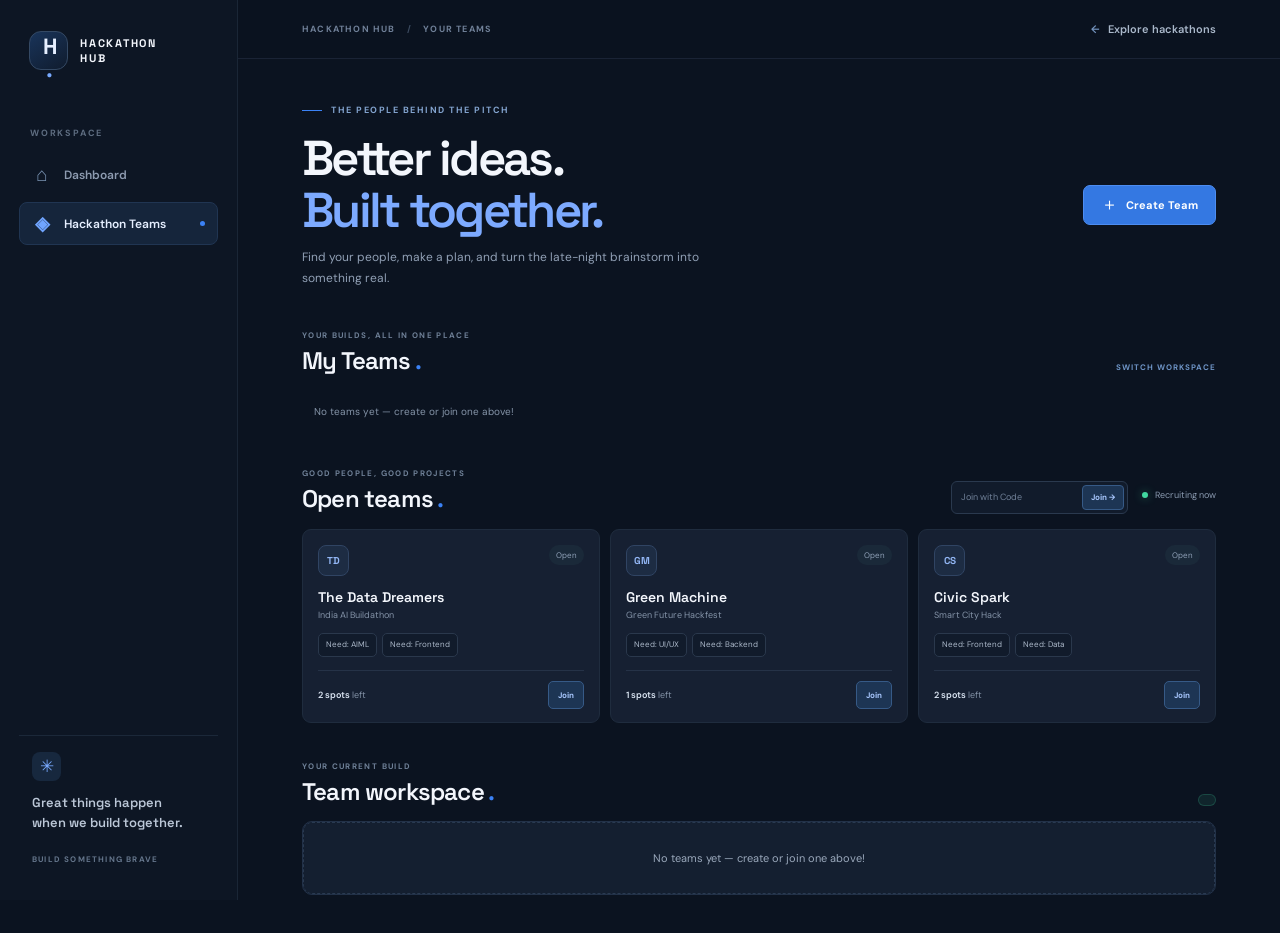
==== commit 8ea9db2f: "Add instant team creation and isolated workspaces Co-authored-by: Copilot <223556219+Copilot@users.n" ====
--- a/teams.html
+++ b/teams.html
@@ -72,37 +72,7 @@
           <div><span class="section-kicker">YOUR CURRENT BUILD</span><h2>Team workspace <span class="heading-dot">.</span></h2></div>
           <span class="team-visibility-badge" id="team-visibility-badge"></span>
         </div>
-        <div class="workspace-card" id="team-workspace">
-          <div class="workspace-header">
-            <div class="workspace-title-wrap">
-              <span class="project-monogram" id="workspace-monogram">SH</span>
-              <div><span class="workspace-overline" id="workspace-overline">SSETC · CHENNAI</span><h3 id="workspace-title">SSETC Hackathon 2026</h3></div>
-            </div>
-            <div class="workspace-team-code" id="workspace-team-code"></div>
-          </div>
-          <section class="meet-banner">
-            <div class="meet-icon">↗</div>
-            <div class="meet-info"><span>NEXT G MEET</span><strong id="meet-time">Tomorrow, 7:00 PM</strong></div>
-            <div class="meet-actions">
-              <button class="ghost-button" id="edit-meet" type="button">Edit time / link</button>
-              <a class="meet-join-button" id="join-meet" href="https://meet.google.com/" target="_blank" rel="noopener noreferrer">Join Meet <span>↗</span></a>
-            </div>
-          </section>
-          <div class="workspace-roster-section">
-            <div class="workspace-subheading"><span>SQUAD ROSTER</span><span id="roster-count"></span></div>
-            <div class="squad-roster" id="squad-roster"></div>
-          </div>
-          <div class="project-list">
-            <div class="workspace-subheading task-checklist-heading"><span>TASK CHECKLIST</span><span id="task-progress"></span></div>
-            <div class="task-list" id="team-task-list"></div>
-            <form class="add-task-form" id="add-team-task-form">
-              <input name="task" type="text" placeholder="Add a task…" aria-label="New team task" required>
-              <input name="person" type="text" placeholder="Person" aria-label="Task owner" required>
-              <input name="deadline" type="text" placeholder="Deadline" aria-label="Task deadline" required>
-              <button type="submit" aria-label="Add task">＋</button>
-            </form>
-          </div>
-        </div>
+        <div class="workspace-card" id="team-workspace" aria-live="polite"></div>
       </section>
     </section>
   </main>
@@ -118,6 +88,8 @@
         <input class="form-input" id="team-name" name="teamName" placeholder="e.g. The Midnight Builders" required>
         <label class="form-label" for="hackathon-name">HACKATHON</label>
         <input class="form-input" id="hackathon-name" name="hackathonName" placeholder="Which hackathon are you joining?" required>
+        <label class="form-label" for="team-creator-name">YOUR NAME</label>
+        <input class="form-input" id="team-creator-name" name="creatorName" placeholder="How teammates will know you" required>
         <label class="form-label" for="team-roles">WHO ARE YOU LOOKING FOR?</label>
         <input class="form-input" id="team-roles" name="roles" placeholder="Frontend, AIML, designer…" required>
         <span class="form-label access-label">WHO CAN JOIN?</span>
@@ -133,5 +105,50 @@
       </form>
     </section>
   </div>
+
+  <template id="team-workspace-template">
+    <div class="workspace-header">
+      <div class="workspace-title-wrap">
+        <span class="project-monogram" data-workspace="monogram"></span>
+        <div><span class="workspace-overline" data-workspace="hackathon"></span><h3 data-workspace="name"></h3></div>
+      </div>
+      <div class="workspace-team-code" data-workspace="code" hidden></div>
+    </div>
+    <section class="meet-banner">
+      <div class="meet-icon">↗</div>
+      <div class="meet-info"><span>NEXT G MEET</span><strong data-workspace="meet-time"></strong><small data-workspace="meet-topic"></small></div>
+      <div class="meet-actions">
+        <a class="meet-join-button" target="_blank" rel="noopener noreferrer" data-workspace="meet-link" hidden>Join Meet <span>↗</span></a>
+      </div>
+    </section>
+    <form class="meet-form" data-action="save-meet">
+      <label class="sr-only" for="meet-topic">Meeting topic</label>
+      <input id="meet-topic" name="topic" type="text" placeholder="Meeting topic" aria-label="Meeting topic" required>
+      <label class="sr-only" for="meet-date-time">Meeting date and time</label>
+      <input id="meet-date-time" name="dateTime" type="datetime-local" aria-label="Meeting date and time" required>
+      <label class="sr-only" for="meet-link-input">Google Meet link</label>
+      <input id="meet-link-input" name="link" type="url" placeholder="https://meet.google.com/…" aria-label="Google Meet link" required>
+      <button class="ghost-button" type="submit">Save G Meet</button>
+      <button class="ghost-button" type="button" data-action="clear-meet" hidden>Clear</button>
+    </form>
+    <div class="workspace-roster-section">
+      <div class="workspace-subheading"><span>SQUAD ROSTER</span><span data-workspace="roster-count"></span></div>
+      <div class="squad-roster" data-workspace="roster"></div>
+      <form class="add-member-form" data-action="add-member">
+        <input name="member" type="text" placeholder="Add a teammate…" aria-label="New team member" required>
+        <button type="submit">＋ Add member</button>
+      </form>
+    </div>
+    <div class="project-list">
+      <div class="workspace-subheading task-checklist-heading"><span>TASK CHECKLIST</span><span data-workspace="task-progress"></span></div>
+      <div class="task-list" data-workspace="tasks"></div>
+      <form class="add-task-form" data-action="add-task">
+        <input name="task" type="text" placeholder="Add a task…" aria-label="New team task" required>
+        <input name="person" type="text" placeholder="Person" aria-label="Task owner" required>
+        <input name="deadline" type="text" placeholder="Deadline" aria-label="Task deadline" required>
+        <button type="submit" aria-label="Add task">＋ Add task</button>
+      </form>
+    </div>
+  </template>
 </body>
 </html>
--- a/style.css
+++ b/style.css
@@ -138,6 +138,7 @@
 .my-teams-empty { padding: 12px; color: #8594a8; font-size: 10px; }
 .team-visibility-badge { display: inline-flex; align-items: center; padding: 5px 8px; border: 1px solid rgba(65,215,160,.2); border-radius: 20px; background: rgba(65,215,160,.09); color: #65e1b2; font-size: 8px; font-weight: 700; }
 .team-visibility-badge.code { border-color: rgba(59,130,246,.24); background: rgba(59,130,246,.12); color: #9bbdff; }
+.workspace-empty { margin: 0; padding: 28px 16px; border: 1px dashed #293a51; border-radius: 9px; color: #9aa8bb; text-align: center; font-size: 11px; }
 .workspace-team-code { margin-left: auto; padding: 6px 8px; border: 1px solid #2e4564; border-radius: 6px; background: #101a29; color: #9bbdff; font: 600 9px var(--font-display); letter-spacing: .3px; }
 .workspace-team-code[hidden] { display: none; }
 .workspace-roster-section { padding: 0 18px 13px; }
@@ -186,12 +187,25 @@
 .meet-info { display: grid; gap: 4px; }
 .meet-info > span { color: #7c9bc2; font-size: 8px; font-weight: 700; letter-spacing: 1px; }
 .meet-info > strong { color: #edf4ff; font-size: 11px; }
+.meet-info > small { color: #9aaec8; font-size: 9px; }
 .meet-actions { display: flex; align-items: center; gap: 7px; margin-left: auto; }
 .ghost-button, .meet-join-button { display: inline-flex; align-items: center; justify-content: center; min-height: 29px; padding: 0 9px; border: 1px solid #38506e; border-radius: 5px; background: rgba(12,21,34,.24); color: #a9bbd2; cursor: pointer; font-size: 8px; font-weight: 600; transition: .18s ease; }
 .ghost-button:hover { border-color: #6484ac; color: white; }
 .meet-join-button { gap: 6px; border-color: #3676d5; background: #2f70d4; color: white; }
 .meet-join-button:hover { background: #3b82f6; }
 .meet-join-button span { font-size: 11px; }
+.meet-join-button[hidden], .meet-form [hidden] { display: none; }
+.meet-form, .add-member-form { display: flex; flex-wrap: wrap; gap: 7px; margin: 0 14px 14px; }
+.meet-form input, .add-member-form input { min-width: 0; height: 30px; padding: 0 8px; border: 1px solid #29384d; border-radius: 5px; outline: none; background: #0d1725; color: #dae4f1; font-size: 9px; }
+.meet-form input:focus, .add-member-form input:focus { border-color: #4a83db; box-shadow: 0 0 0 2px rgba(59,130,246,.12); }
+.meet-form input[name="topic"] { flex: 1 1 145px; }
+.meet-form input[name="dateTime"] { flex: 1 1 155px; color-scheme: dark; }
+.meet-form input[name="link"] { flex: 1 1 190px; }
+.meet-form .ghost-button { min-height: 30px; }
+.add-member-form { margin: 11px 0 0; }
+.add-member-form input { flex: 1 1 180px; }
+.add-member-form button { min-height: 30px; padding: 0 9px; border: 1px solid #345780; border-radius: 5px; background: #1b3453; color: #9fc2ff; cursor: pointer; font-size: 9px; font-weight: 600; }
+.add-member-form button:hover { background: #254a76; }
 .project-list { display: grid; gap: 8px; padding: 0 14px 14px; }
 .project-card { overflow: hidden; border: 1px solid #253349; border-radius: 7px; background: #111b2a; }
 .project-toggle { display: flex; align-items: center; width: 100%; min-height: 54px; gap: 10px; padding: 8px 12px; border: 0; background: transparent; text-align: left; cursor: pointer; }
@@ -207,16 +221,18 @@
 .project-content { padding: 0 13px 12px 40px; }
 .project-content[hidden] { display: none; }
 .task-list { display: grid; }
-.task-row { display: grid; grid-template-columns: minmax(140px, 1fr) minmax(75px, .55fr) minmax(80px, .55fr) 20px; align-items: center; gap: 9px; min-height: 37px; border-bottom: 1px solid #202d40; color: #bec9d8; font-size: 9px; }
+.task-row { display: grid; grid-template-columns: minmax(140px, 1fr) minmax(75px, .55fr) minmax(80px, .55fr) 20px 22px; align-items: center; gap: 9px; min-height: 37px; border-bottom: 1px solid #202d40; color: #bec9d8; font-size: 9px; }
 .task-title { overflow: hidden; text-overflow: ellipsis; white-space: nowrap; }
 .task-owner, .task-deadline { color: #8795a9; white-space: nowrap; }
 .task-row.done .task-title { color: #728198; text-decoration: line-through; }
 .task-checkbox { width: 14px; height: 14px; margin: 0; accent-color: #3b82f6; cursor: pointer; }
-.add-task-form { display: grid; grid-template-columns: minmax(130px,1fr) minmax(70px,.55fr) minmax(75px,.55fr) 25px; gap: 7px; padding-top: 9px; }
+.task-delete-button { width: 22px; height: 22px; border: 1px solid #39465a; border-radius: 5px; background: #182437; color: #9caabd; cursor: pointer; font-size: 15px; line-height: 1; }
+.task-delete-button:hover { border-color: #9b4a57; background: #38212c; color: #ff9aa8; }
+.add-task-form { display: grid; grid-template-columns: minmax(130px,1fr) minmax(70px,.55fr) minmax(75px,.55fr) auto; gap: 7px; padding-top: 9px; }
 .add-task-form input { width: 100%; min-width: 0; height: 27px; padding: 0 7px; border: 1px solid #29384d; border-radius: 5px; outline: none; background: #0d1725; color: #dae4f1; font-size: 9px; }
 .add-task-form input::placeholder { color: #63738a; }
 .add-task-form input:focus, .form-input:focus { border-color: #4a83db; box-shadow: 0 0 0 2px rgba(59,130,246,.12); }
-.add-task-form button { border: 1px solid #345780; border-radius: 5px; background: #1b3453; color: #9fc2ff; cursor: pointer; font-size: 15px; line-height: 1; }
+.add-task-form button { min-width: 75px; padding: 0 8px; border: 1px solid #345780; border-radius: 5px; background: #1b3453; color: #9fc2ff; cursor: pointer; font-size: 8px; font-weight: 700; }
 .add-task-form button:hover { background: #254a76; }
 .modal-backdrop { position: fixed; inset: 0; z-index: 8; display: grid; place-items: center; overflow-y: auto; padding: 22px; background: rgba(3,8,15,.76); backdrop-filter: blur(7px); }
 .modal-backdrop[hidden] { display: none; }
@@ -317,9 +333,11 @@
   .project-content { padding-left: 12px; padding-right: 9px; }
   .progress-label { font-size: 8px; }
   .mini-progress { width: 36px; }
-  .task-row { grid-template-columns: minmax(90px,1fr) minmax(55px,.55fr) minmax(65px,.58fr) 18px; gap: 5px; font-size: 8px; }
-  .add-task-form { grid-template-columns: minmax(80px,1fr) minmax(55px,.6fr) minmax(58px,.6fr) 25px; gap: 4px; }
+  .task-row { grid-template-columns: minmax(70px,1fr) minmax(45px,.55fr) minmax(55px,.58fr) 16px 20px; gap: 4px; font-size: 8px; }
+  .add-task-form { grid-template-columns: minmax(50px,1fr) minmax(38px,.6fr) minmax(42px,.6fr) 25px; gap: 4px; }
   .add-task-form input { padding: 0 5px; font-size: 8px; }
+  .add-task-form button { min-width: 0; padding: 0; font-size: 0; }
+  .add-task-form button::before { content: "＋"; font-size: 14px; }
   .team-modal { padding: 24px 19px; }
 }
 @media (max-width: 390px) {
